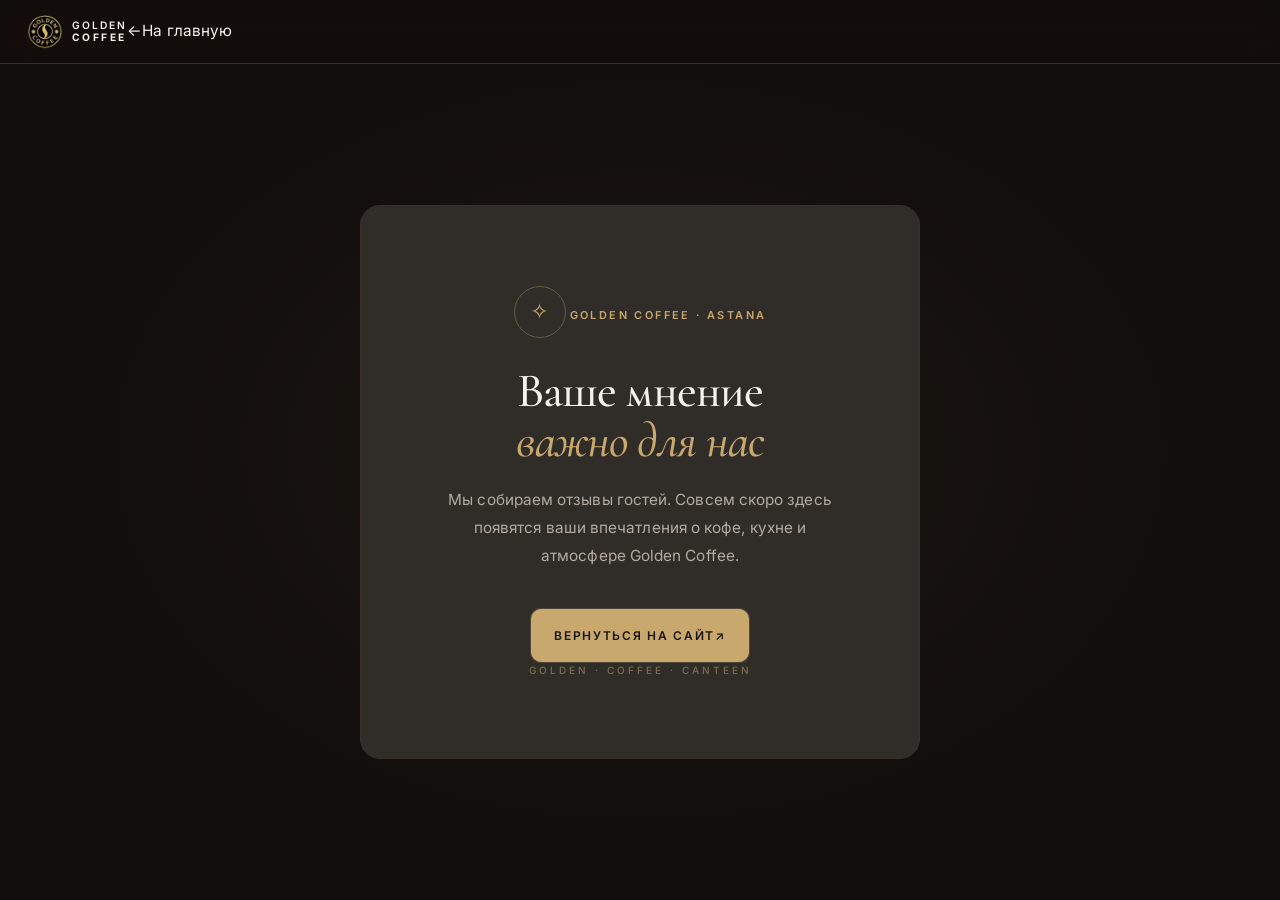
==== reviews.html @ 0ac065b7 "Add files via upload" ====
<!doctype html>
<html lang="ru">
<head>
  <meta charset="UTF-8">
  <meta name="viewport" content="width=device-width, initial-scale=1">
  <meta name="theme-color" content="#120e0c">
  <title>Отзывы — Golden Coffee</title>
  <meta name="description" content="Отзывы гостей Golden Coffee — кофейни и кухни в Астане.">
  <link rel="icon" href="assets/favicon.webp" type="image/webp">
  <link rel="preconnect" href="https://fonts.googleapis.com">
  <link rel="preconnect" href="https://fonts.gstatic.com" crossorigin>
  <link rel="preload" as="style" href="https://fonts.googleapis.com/css2?family=Cormorant+Garamond:ital,wght@0,400;0,500;1,400;1,500&family=Inter:wght@400;500;600&display=swap">
  <link rel="stylesheet" href="https://fonts.googleapis.com/css2?family=Cormorant+Garamond:ital,wght@0,400;0,500;1,400;1,500&family=Inter:wght@400;500;600&display=swap" media="print" onload="this.media='all'">
  <link rel="stylesheet" href="styles.css?v=2026">
</head>
<body class="reviews-page">
  <header class="site-header" role="banner">
    <a class="brand" href="index.html" aria-label="Golden Coffee — главная">
      <img class="brand-icon" src="assets/icon.webp" alt="" width="40" height="40" decoding="async">
      <span>GOLDEN<br><b>COFFEE</b></span>
    </a>
    <a class="reviews-back" href="index.html"><span aria-hidden="true">←</span><span>На главную</span></a>
  </header>

  <main class="reviews-main">
    <div class="reviews-card">
      <span class="reviews-star" aria-hidden="true">✧</span>
      <p class="eyebrow">GOLDEN COFFEE · ASTANA</p>
      <h1>Ваше мнение<br><em>важно для нас</em></h1>
      <p>Мы собираем отзывы гостей. Совсем скоро здесь появятся ваши впечатления о кофе, кухне и атмосфере Golden Coffee.</p>
      <a class="button button-gold" href="index.html"><span>Вернуться на сайт</span><span class="arrow" aria-hidden="true">↗</span></a>
      <div class="reviews-decoration" aria-hidden="true">GOLDEN · COFFEE · CANTEEN</div>
    </div>
  </main>
</body>
</html>
---- styles.css ----
/* ==========================================================================
   Golden Coffee — Астана
   Quiet Luxury | Mobile-First | iPhone 15/16 Optimised
   ========================================================================== */

/* ── Design Tokens ────────────────────────────────────────────────────── */
:root {
  /* Palette */
  --bg-deep: #120e0c;
  --bg-base: #181311;
  --surface: #302d29;
  --surface-soft: #302d29;
  --border: #3a2e28;
  --border-soft: #4a3c32;
  --gold: #c9a86e;
  --gold-light: #d8be8a;
  --gold-deep: #a88a56;
  --gold-dim: rgba(201, 168, 110, 0.35);
  --cream: #f5f2eb;
  --cream-soft: #efeae0;
  --sand: #b3aaa0;
  --sand-muted: #8a8278;
  --ink: #1a1613;

  /* Typography */
  --serif: 'Cormorant Garamond', Georgia, 'Times New Roman', serif;
  --sans: 'Inter', 'Golos Text', 'Segoe UI', system-ui, -apple-system, sans-serif;

  /* Fluid spacing (clamp) */
  --space-3: clamp(8px, 1.5vw, 12px);
  --space-4: clamp(12px, 2vw, 16px);
  --space-5: clamp(16px, 2.5vw, 20px);
  --space-6: clamp(20px, 3vw, 28px);
  --space-8: clamp(24px, 4vw, 40px);
  --space-10: clamp(32px, 5vw, 56px);
  --space-12: clamp(48px, 7vw, 80px);
  --space-16: clamp(64px, 10vw, 120px);

  /* Radius */
  --radius-sm: 10px;
  --radius-md: 14px;
  --radius-lg: 20px;

  /* Shadows — flat / minimal */
  --shadow-sm: 0 1px 3px rgba(0, 0, 0, 0.4);
  --shadow-md: 0 6px 20px rgba(0, 0, 0, 0.45);
  --shadow-lg: 0 16px 48px rgba(0, 0, 0, 0.5);

  /* Motion */
  --ease: cubic-bezier(0.22, 1, 0.36, 1);
  --fast: 200ms;
  --base: 350ms;
  --slow: 600ms;

  /* Layout */
  --header-h: 64px;
  --container-max: 1280px;
  --safe-top: env(safe-area-inset-top, 0);
  --safe-bottom: env(safe-area-inset-bottom, 0);
}

/* ── Reset ────────────────────────────────────────────────────────────── */
*, *::before, *::after { box-sizing: border-box; -webkit-tap-highlight-color: transparent; }

html {
  scroll-behavior: smooth;
  scroll-padding-top: calc(var(--header-h) + var(--safe-top));
  background: var(--bg-deep);
  text-size-adjust: 100%;
}

@media (prefers-reduced-motion: reduce) {
  html { scroll-behavior: auto; }
}

body {
  display: flex;
  flex-direction: column;
  min-height: 100vh;
  min-height: 100dvh;
  margin: 0;
  background: var(--bg-deep);
  color: var(--cream);
  font-family: var(--sans);
  font-size: clamp(15px, 1.2vw, 16px);
  line-height: 1.6;
  letter-spacing: 0.005em;
  -webkit-font-smoothing: antialiased;
}

main { flex: 1 0 auto; }

img { max-width: 100%; height: auto; display: block; }

a { color: inherit; text-decoration: none; }

button { font: inherit; color: inherit; background: none; border: none; cursor: pointer; }

h1, h2, h3 { margin: 0; font-family: var(--serif); font-weight: 500; line-height: 1.05; text-wrap: balance; }
p { margin: 0; }

:focus-visible { outline: 2px solid var(--gold); outline-offset: 3px; }
::selection { background: var(--gold); color: var(--ink); }

/* ── Utilities ────────────────────────────────────────────────────────── */
.section-wrap {
  width: 100%;
  max-width: var(--container-max);
  margin: 0 auto;
  padding: 0 var(--space-6);
}

.eyebrow {
  display: inline-flex;
  align-items: center;
  gap: 8px;
  font-size: clamp(10px, 0.85vw, 11px);
  font-weight: 600;
  letter-spacing: 0.22em;
  text-transform: uppercase;
  color: var(--gold);
}

.section-heading {
  display: flex;
  align-items: flex-end;
  justify-content: space-between;
  gap: var(--space-6);
  margin-bottom: var(--space-12);
}

.section-heading > div { position: relative; padding-left: var(--space-5); }

.section-heading > div::before {
  content: "";
  position: absolute;
  top: 0.25em;
  bottom: 0.2em;
  left: 0;
  width: 2px;
  background: linear-gradient(180deg, var(--gold), transparent 70%);
}

.section-heading h2 {
  font-size: clamp(34px, 5.5vw, 52px);
  letter-spacing: -0.02em;
  color: var(--cream);
}

/* ── Header ───────────────────────────────────────────────────────────── */
.site-header {
  position: fixed;
  top: var(--safe-top);
  left: 0;
  right: 0;
  z-index: 200;
  height: var(--header-h);
  display: flex;
  align-items: center;
  padding: 0 var(--space-6);
  background: linear-gradient(180deg, rgba(18, 14, 12, 0.7), rgba(18, 14, 12, 0.4));
  border-bottom: 1px solid var(--border);
  backdrop-filter: saturate(180%) blur(14px);
}

.header-inner {
  width: 100%;
  display: flex;
  align-items: center;
  justify-content: space-between;
  gap: var(--space-4);
}

.brand {
  display: inline-flex;
  align-items: center;
  gap: 10px;
  font-family: var(--sans);
  font-size: clamp(10px, 0.8vw, 11px);
  font-weight: 600;
  letter-spacing: 0.2em;
  line-height: 1.15;
  color: var(--cream);
  text-decoration: none;
}

.brand b { font-weight: 700; letter-spacing: 0.24em; }

.brand-icon {
  display: block;
  flex: 0 0 34px;
  width: 34px;
  height: 34px;
  object-fit: contain;
}

.header-actions { display: flex; align-items: center; gap: 12px; }

.header-order {
  padding: 10px 18px;
  font-size: 10px;
  font-weight: 600;
  letter-spacing: 0.14em;
  text-transform: uppercase;
  color: var(--ink);
  background: var(--gold);
  border-radius: var(--radius-sm);
  white-space: nowrap;
  transition: transform 0.2s ease, opacity 0.2s ease;
}

.header-order:active { transform: scale(0.97); opacity: 0.9; }

.menu-toggle {
  width: 40px;
  height: 40px;
  display: grid;
  place-items: center;
  border-radius: 8px;
  font-size: 20px;
  color: var(--cream);
  background: transparent;
  transition: color 0.2s ease;
}

.menu-toggle:hover { color: var(--gold); }

/* ── Mobile Nav Drawer ───────────────────────────────────────────────── */
.main-nav {
  position: fixed;
  inset: 0;
  z-index: 300;
  display: flex;
  flex-direction: column;
  background: var(--bg-base);
  border-left: 1px solid var(--border);
  box-shadow: var(--shadow-lg);
  visibility: hidden;
  pointer-events: none;
  opacity: 0;
  transform: translateX(-105%);
  transition: transform 0.55s var(--ease), opacity 0.35s ease, visibility 0s linear 0.55s;
  padding: calc(var(--safe-top) + 16px) var(--space-6) var(--space-8);
  overflow-y: auto;
  width: 100%;
  max-width: 320px;
  right: 0;
}

.main-nav.open {
  visibility: visible;
  pointer-events: auto;
  opacity: 1;
  transform: translateX(0);
  transition: transform 0.55s var(--ease), opacity 0.35s ease, visibility 0s;
}

.main-nav.open .nav-inner > a,
.main-nav.open .nav-inner > .language-switch {
  animation: drawer-item-in 0.48s var(--ease) both;
}

.main-nav.open .nav-inner > a:nth-of-type(2) { animation-delay: 60ms; }
.main-nav.open .nav-inner > a:nth-of-type(3) { animation-delay: 110ms; }
.main-nav.open .nav-inner > a:nth-of-type(4) { animation-delay: 160ms; }
.main-nav.open .nav-inner > a.header-order { animation-delay: 220ms; }
.main-nav.open .nav-inner > a.instagram-link { animation-delay: 370ms; }
.main-nav.open .nav-inner > .language-switch { animation-delay: 320ms; }

@keyframes drawer-item-in {
  from { opacity: 0; transform: translateX(-14px); }
  to { opacity: 1; transform: translateX(0); }
}

.nav-inner { display: flex; flex-direction: column; gap: 0; width: 100%; }

.nav-close {
  align-self: flex-end;
  width: 36px;
  height: 36px;
  display: grid;
  place-items: center;
  border-radius: 8px;
  font-size: 20px;
  color: var(--sand);
  margin-bottom: var(--space-6);
  transition: background 0.2s ease, color 0.2s ease;
}

.nav-close:hover { background: var(--surface); color: var(--cream); }

.main-nav a {
  display: flex;
  align-items: center;
  gap: 12px;
  padding: 16px 0;
  font-family: var(--sans);
  font-size: 17px;
  font-weight: 500;
  letter-spacing: -0.01em;
  color: var(--cream-soft);
  border-bottom: 1px solid var(--border);
  transition: color 0.2s ease, padding-left 0.2s ease;
}

.main-nav a:last-child { border-bottom: none; }

.main-nav a:hover { color: var(--gold); padding-left: 6px; }

/* Drawer section labels: refined serif with Cyrillic/Kazakh-capable fallbacks. */
.main-nav a:not(.header-order) {
  font-family: var(--serif), Georgia, serif;
  font-size: 22px;
  font-weight: 500;
  line-height: 1.15;
  letter-spacing: 0;
}

/* Кнопка Заказать внутри бургера — по центру, во всю ширину */
.main-nav .header-order {
  width: 100%;
  display: flex;
  align-items: center;
  justify-content: center;
  padding: 14px 20px;
  font-family: var(--sans);
  font-size: 14px;
  font-weight: 600;
  letter-spacing: 0.14em;
  text-transform: uppercase;
  color: var(--ink);
  background: var(--gold);
  border: none;
  border-radius: var(--radius-sm);
  margin-top: var(--space-4);
  transition: transform 0.2s ease, opacity 0.2s ease;
}

.main-nav .header-order:active { transform: scale(0.97); opacity: 0.9; }

.main-nav .instagram-link {
  display: flex;
  align-items: center;
  justify-content: center;
  width: 48px;
  height: 48px;
  align-self: flex-start;
  margin: 4px 0 0;
  padding: 4px;
  border: 1px solid transparent;
  border-radius: 12px;
  background: transparent;
  transition: border-color 0.25s ease, background 0.25s ease, transform 0.25s ease;
}

.main-nav .instagram-link img {
  flex: 0 0 38px;
  width: 38px;
  height: 38px;
  object-fit: contain;
  filter: brightness(0) saturate(100%) invert(71%) sepia(24%) saturate(733%) hue-rotate(4deg) brightness(89%) contrast(85%);
}

.main-nav .instagram-link:hover {
  padding-left: 4px;
  border-color: var(--gold-dim);
  background: rgba(201, 168, 110, 0.12);
  transform: translateY(-2px);
}

.nav-icon {
  width: 20px;
  height: 20px;
  display: grid;
  place-items: center;
  color: var(--gold);
  font-size: 16px;
}

.nav-divider { height: 1px; background: var(--border); margin: var(--space-5) 0; }

.main-nav .language-switch {
  display: flex;
  gap: 6px;
  justify-content: center;
  padding: var(--space-4) 0;
  border-top: 1px solid var(--border);
}

.main-nav .language-switch button {
  padding: 8px 14px;
  font-size: 11px;
  font-weight: 500;
  letter-spacing: 0.1em;
  color: var(--sand);
  border: 1px solid var(--border);
  border-radius: var(--radius-sm);
  background: transparent;
  transition: all 0.2s ease;
}

.main-nav .language-switch button:hover { color: var(--gold); border-color: var(--gold-dim); }
.main-nav .language-switch button.active { color: var(--gold); border-color: var(--gold); background: rgba(201,168,110,0.06); }

/* ── Hero ─────────────────────────────────────────────────────────────── */
.hero {
  position: relative;
  z-index: 1;
  min-height: 100vh;
  min-height: 100dvh;
  display: flex;
  align-items: center;
  justify-content: center;
  padding: calc(var(--safe-top) + var(--header-h) + var(--space-10)) var(--space-6) var(--space-10);
  background: var(--bg-base);
  color: var(--cream);
  overflow: hidden;
  isolation: isolate;
  text-align: center;
}

.hero-media {
  position: absolute;
  inset: 0;
  z-index: 0;
}

.hero-bg {
  width: 100%;
  height: 100%;
  object-fit: cover;
  object-position: center;
  filter: grayscale(0.35) contrast(0.95) brightness(0.7);
  transition: transform 1.2s ease;
}

.hero-overlay {
  position: absolute;
  inset: 0;
  z-index: 1;
  background:
    radial-gradient(circle at 40% 30%, rgba(201, 168, 110, 0.10), transparent 55%),
    linear-gradient(180deg, rgba(18, 14, 12, 0.75), rgba(18, 14, 12, 0.35) 55%, rgba(18, 14, 12, 0.9));
}

.hero-content {
  position: relative;
  z-index: 2;
  max-width: 700px;
  padding: 0 var(--space-4);
}

.hero .eyebrow {
  justify-content: center;
  margin-bottom: var(--space-5);
  opacity: 0.85;
}

.hero h1 {
  font-size: clamp(40px, 10vw, 72px);
  letter-spacing: -0.03em;
  color: var(--cream);
  margin-bottom: var(--space-5);
}

.hero h1 em {
  color: var(--gold-light);
  font-style: italic;
  font-weight: 500;
}

.hero-copy {
  max-width: 520px;
  margin: 0 auto var(--space-10);
  color: var(--cream-soft);
  font-size: clamp(15px, 1.4vw, 18px);
  line-height: 1.85;
  opacity: 0.9;
}

.hero-buttons {
  display: flex;
  flex-direction: column;
  gap: 12px;
  align-items: stretch;
}

/* ── Buttons ──────────────────────────────────────────────────────────── */
.button {
  display: inline-flex;
  align-items: center;
  justify-content: center;
  padding: 16px 22px;
  font-family: var(--sans);
  font-size: 12px;
  font-weight: 600;
  letter-spacing: 0.14em;
  text-transform: uppercase;
  border-radius: var(--radius-sm);
  min-height: 48px;
  touch-action: manipulation;
  transition: transform 0.2s ease, background 0.2s ease, border-color 0.2s ease, color 0.2s ease;
}

.button:active { transform: scale(0.98); }

.button-gold {
  background: var(--gold);
  color: var(--ink);
  border: 1px solid var(--gold);
  box-shadow: 0 0 0 1px rgba(201,168,110,0.2);
}

.button-gold:hover { background: var(--gold-light); box-shadow: var(--shadow-md); }

.button-outline {
  background: transparent;
  color: var(--cream);
  border: 1px solid var(--border-soft);
}

.button-outline:hover { border-color: var(--gold); color: var(--gold-light); background: rgba(201,168,110,0.06); }

/* ── Menu Section ─────────────────────────────────────────────────────── */
.menu-section {
  padding: var(--space-16) var(--space-5);
  background: var(--bg-deep);
}

.section-heading { margin-bottom: var(--space-10); }

.menu-tabs {
  display: flex;
  gap: var(--space-5);
  margin-bottom: var(--space-10);
  overflow-x: auto;
  padding-bottom: var(--space-4);
  scrollbar-width: none;
}

.menu-tabs::-webkit-scrollbar { display: none; }

.menu-tab {
  flex: 0 0 auto;
  padding: 0 0 var(--space-3);
  font-size: clamp(13px, 1.1vw, 14px);
  font-weight: 500;
  letter-spacing: 0.02em;
  color: var(--sand-muted);
  border-bottom: 2px solid transparent;
  white-space: nowrap;
  transition: color 0.2s ease, border-color 0.2s ease;
}

.menu-tab:hover { color: var(--cream); }
.menu-tab.active { color: var(--gold); border-color: var(--gold); }

.menu-grid {
  display: grid;
  grid-template-columns: 1fr;
  gap: var(--space-6);
}

.menu-card {
  display: grid;
  grid-template-columns: 130px 1fr;
  gap: 0;
  align-items: stretch;
  background: var(--surface);
  border: 1px solid var(--border);
  border-radius: var(--radius-md);
  overflow: hidden;
  transition: transform 0.4s var(--ease), border-color 0.3s ease, box-shadow 0.3s ease;
}

.menu-card-placeholder {
  min-height: 132px;
  background: var(--surface);
  border-color: var(--border);
}

.menu-product {
  display: flex;
  flex-direction: column;
}

.menu-product .menu-image {
  flex: 0 0 auto;
  width: 100%;
  aspect-ratio: 4 / 3;
  border-right: 0;
  border-bottom: 1px solid var(--border);
}

.menu-product-content {
  display: flex;
  flex: 1;
  flex-direction: column;
  gap: 10px;
  padding: var(--space-5) var(--space-6);
}

.menu-product-content h3 {
  color: var(--cream);
  font-family: var(--serif);
  font-size: clamp(21px, 2vw, 25px);
  line-height: 1.15;
}

.menu-product-content p {
  color: var(--sand);
  font-size: clamp(13px, 1vw, 14px);
  line-height: 1.65;
}

.menu-card:hover {
  transform: translateY(-4px);
  border-color: var(--gold-dim);
  box-shadow: var(--shadow-lg);
}

.menu-image {
  position: relative;
  aspect-ratio: 1;
  overflow: hidden;
  background: var(--bg-base);
  border-right: 1px solid var(--border);
}

.menu-image img {
  width: 100%;
  height: 100%;
  object-fit: cover;
  object-position: center;
  transition: transform 0.6s var(--ease);
}

.menu-card:hover .menu-image img { transform: scale(1.05); }

.menu-image::after {
  content: "";
  position: absolute;
  inset: 0;
  background: linear-gradient(180deg, transparent 55%, rgba(18, 14, 12, 0.55));
}

.image-label {
  position: absolute;
  bottom: var(--space-4);
  left: var(--space-4);
  right: var(--space-4);
  display: inline-flex;
  align-items: center;
  justify-content: center;
  gap: 6px;
  padding: 6px 10px;
  font-size: 9px;
  font-weight: 600;
  letter-spacing: 0.16em;
  text-transform: uppercase;
  color: var(--gold);
  background: rgba(18, 14, 12, 0.8);
  border: 1px solid var(--gold-dim);
  border-radius: var(--radius-sm);
  backdrop-filter: blur(6px);
}

.image-label::before { content: "✧"; font-size: 11px; }

.menu-card-bottom {
  padding: var(--space-5) var(--space-6);
  display: flex;
  flex-direction: column;
  gap: 6px;
  justify-content: center;
}

.menu-card-bottom span:first-child {
  font-family: var(--serif);
  font-size: clamp(19px, 1.8vw, 22px);
  color: var(--cream);
}

.price {
  font-family: var(--sans);
  font-size: 13px;
  font-weight: 600;
  letter-spacing: 0.06em;
  color: var(--gold);
  white-space: nowrap;
  margin-left: auto;
}

/* ── Locations ────────────────────────────────────────────────────────── */
.locations-section {
  padding: var(--space-16) 0;
  background: var(--bg-base);
}

.location-grid {
  display: grid;
  grid-template-columns: 1fr;
  gap: var(--space-6);
}

.location-card {
  position: relative;
  min-height: 380px;
  border-radius: var(--radius-lg);
  overflow: hidden;
  border: 1px solid var(--border);
  transition: transform 0.5s var(--ease), border-color 0.3s ease, box-shadow 0.3s ease;
}

.location-card:hover {
  transform: translateY(-4px);
  border-color: var(--gold-dim);
  box-shadow: var(--shadow-lg);
}

.location-photo {
  position: absolute;
  inset: 0;
  width: 100%;
  height: 100%;
  object-fit: cover;
  object-position: center 55%;
  filter: brightness(0.65) saturate(0.85);
  transition: transform 0.8s var(--ease);
}

.location-card:hover .location-photo { transform: scale(1.04); }

.location-card::before {
  content: "";
  position: absolute;
  inset: 0;
  background: linear-gradient(180deg, transparent 45%, rgba(18, 14, 12, 0.85));
  z-index: 1;
}

.location-info {
  position: relative;
  z-index: 2;
  width: 100%;
  padding: var(--space-6);
  display: flex;
  flex-direction: column;
  justify-content: flex-end;
  min-height: 100%;
}

.location-no {
  font-size: 10px;
  font-weight: 600;
  letter-spacing: 0.2em;
  color: var(--gold);
  margin-bottom: var(--space-3);
}

.location-info h3 {
  font-size: clamp(26px, 3.5vw, 34px);
  letter-spacing: -0.01em;
  color: var(--cream);
  margin-bottom: var(--space-3);
}

.location-info address {
  font-style: normal;
  color: var(--sand);
  font-size: clamp(13px, 1vw, 14px);
  line-height: 1.6;
  margin-bottom: var(--space-5);
}

.location-hours {
  display: grid;
  grid-template-columns: max-content max-content;
  justify-content: start;
  gap: 8px 14px;
  padding-top: var(--space-4);
  border-top: 1px solid var(--border);
  font-size: 12px;
  color: var(--cream-soft);
}

.location-hours strong {
  grid-column: 1 / -1;
  color: var(--gold);
  font-size: 10px;
  font-weight: 500;
  letter-spacing: 0.1em;
  text-transform: uppercase;
}

/* ── Contact Section ──────────────────────────────────────────────────── */
.contact-section {
  position: relative;
  padding: var(--space-16) var(--space-6);
  text-align: center;
  background: var(--bg-deep);
  overflow: hidden;
}

.contact-section::before {
  content: "";
  position: absolute;
  top: 50%;
  left: 50%;
  transform: translate(-50%, -50%);
  width: 70vw;
  max-width: 480px;
  aspect-ratio: 1;
  border: 1px solid var(--gold-dim);
  border-radius: 50%;
  opacity: 0.25;
  pointer-events: none;
}

.contact-section .eyebrow { justify-content: center; margin-bottom: var(--space-4); }

.contact-section h2 { margin-bottom: var(--space-6); }

.contact-phone {
  display: inline-block;
  font-family: var(--serif);
  font-size: clamp(28px, 4.5vw, 40px);
  font-weight: 500;
  letter-spacing: 0.01em;
  color: var(--cream);
  margin-bottom: var(--space-10);
  transition: color 0.3s ease;
}

.contact-phone:hover { color: var(--gold); }

.contact-links {
  display: flex;
  flex-direction: column;
  gap: 12px;
  align-items: center;
}

.contact-links a {
  display: inline-flex;
  align-items: center;
  gap: 14px;
  padding: 14px 22px;
  font-size: clamp(13px, 1.1vw, 14px);
  font-weight: 500;
  letter-spacing: 0.03em;
  color: var(--cream);
  background: var(--surface);
  border: 1px solid var(--border);
  border-radius: var(--radius-md);
  width: 100%;
  max-width: 340px;
  justify-content: space-between;
  transition: background 0.3s ease, border-color 0.3s ease, color 0.3s ease;
}

.contact-links a:hover {
  background: var(--surface-soft);
  border-color: var(--gold);
  color: var(--gold-light);
}

.contact-arrow { font-size: 14px; color: var(--gold); transition: transform 0.2s ease; }
.contact-links a:hover .contact-arrow { transform: translate(3px, -3px); }

/* ── Footer ───────────────────────────────────────────────────────────── */
.site-footer {
  padding: var(--space-10) var(--space-6) calc(var(--space-6) + var(--safe-bottom));
  background: var(--bg-deep);
  border-top: 1px solid var(--border);
  font-size: clamp(10px, 0.85vw, 11px);
  letter-spacing: 0.1em;
  color: var(--sand-muted);
}

.footer-inner {
  display: flex;
  flex-direction: column;
  align-items: center;
  gap: var(--space-4);
  text-align: center;
}

.footer-brand {
  color: var(--cream);
  text-decoration: none;
}

.site-footer > span:nth-child(2),
.site-footer > span:last-child { color: var(--sand-muted); }

/* ── Modals ───────────────────────────────────────────────────────────── */
.map-modal {
  position: fixed;
  inset: 0;
  z-index: 400;
  display: grid;
  place-items: center;
  padding: var(--space-4);
  visibility: hidden;
  opacity: 0;
  transition: opacity 0.45s var(--ease), visibility 0s linear 0.45s;
}

.map-modal.is-open {
  visibility: visible;
  opacity: 1;
  transition: opacity 0.45s var(--ease);
}

.map-backdrop {
  position: absolute;
  inset: 0;
  background: rgba(18, 14, 12, 0.8);
  backdrop-filter: blur(6px);
}

.map-card {
  position: relative;
  z-index: 1;
  width: 100%;
  max-width: 420px;
  max-height: calc(100dvh - 2 * var(--space-4));
  padding: var(--space-8) var(--space-6) var(--space-8);
  overflow-y: auto;
  background: var(--surface);
  border: 1px solid var(--border);
  border-radius: var(--radius-lg);
  box-shadow: var(--shadow-lg);
  transform: translateY(24px) scale(0.97);
  transition: transform 0.5s var(--ease);
  text-align: center;
}

.map-modal.is-open .map-card { transform: translateY(0) scale(1); }

.map-close {
  position: absolute;
  top: var(--space-5);
  right: var(--space-5);
  width: 36px;
  height: 36px;
  display: grid;
  place-items: center;
  border-radius: 8px;
  font-size: 22px;
  color: var(--sand);
  background: var(--bg-base);
  border: 1px solid var(--border);
  transition: all 0.2s ease;
}

.map-close:hover { background: var(--gold); color: var(--ink); transform: rotate(90deg); }

.map-card .eyebrow { justify-content: center; margin-bottom: var(--space-3); }

.map-card h2 {
  font-family: var(--serif);
  font-size: clamp(30px, 4vw, 40px);
  margin-bottom: var(--space-4);
}

.map-copy {
  color: var(--sand);
  font-size: clamp(13px, 1vw, 14px);
  line-height: 1.7;
  margin-bottom: var(--space-8);
  text-align: center;
}

.map-branches { display: grid; gap: 10px; }

.map-link {
  display: flex;
  align-items: center;
  gap: 12px;
  padding: 14px 16px;
  color: var(--cream);
  background: var(--bg-base);
  border: 1px solid var(--border);
  border-radius: var(--radius-md);
  transition: background 0.3s ease, border-color 0.3s ease, transform 0.3s ease;
}

.map-link:hover {
  background: var(--surface-soft);
  border-color: var(--gold);
  transform: translateX(4px);
}

.map-icon {
  flex: 0 0 40px;
  width: 40px;
  height: 40px;
  display: grid;
  place-items: center;
  background: var(--surface);
  border: 1px solid var(--border);
  border-radius: var(--radius-sm);
  color: var(--gold-deep);
  transition: transform 0.3s ease;
}

.map-link:hover .map-icon { transform: scale(1.05) rotate(-3deg); }

.map-label { display: flex; flex-direction: column; gap: 4px; flex: 1; text-align: center; }

.map-label small { display: block; color: var(--sand); font-size: clamp(13px, 1vw, 14px); }

.map-arrow {
  font-size: 14px;
  color: var(--gold);
  transition: transform 0.2s ease;
}

.map-link:hover .map-arrow { transform: translate(3px, -3px); }

.map-foot {
  display: block;
  margin-top: var(--space-6);
  text-align: center;
  font-size: 10px;
  letter-spacing: 0.25em;
  color: var(--sand-muted);
}

/* ── Reviews Page ─────────────────────────────────────────────────────── */
.reviews-page { background: var(--bg-deep); }

.reviews-page .site-header { position: absolute; }

.reviews-main {
  display: grid;
  place-items: center;
  min-height: 100vh;
  min-height: 100dvh;
  padding: calc(var(--safe-top) + var(--header-h) + var(--space-10)) var(--space-6) var(--space-10);
  background:
    radial-gradient(ellipse at center, rgba(201, 168, 110, 0.06), transparent 60%),
    var(--bg-deep);
}

.reviews-card {
  width: 100%;
  max-width: 560px;
  padding: var(--space-12) var(--space-8);
  text-align: center;
  background: var(--surface);
  border: 1px solid var(--border);
  border-radius: var(--radius-lg);
}

.reviews-star {
  display: inline-grid;
  place-items: center;
  width: 52px;
  height: 52px;
  margin-bottom: var(--space-6);
  font-size: 22px;
  color: var(--gold);
  border: 1px solid var(--gold-dim);
  border-radius: 50%;
}

.reviews-card h1 {
  font-size: clamp(34px, 5.5vw, 48px);
  letter-spacing: -0.02em;
  margin-bottom: var(--space-5);
}

.reviews-card h1 em { color: var(--gold); font-style: italic; }

.reviews-card > p:not(.eyebrow) {
  max-width: 420px;
  margin: 0 auto var(--space-8);
  color: var(--sand);
  line-height: 1.8;
}

.reviews-decoration {
  font-size: 10px;
  font-weight: 500;
  letter-spacing: 0.3em;
  color: var(--gold);
  opacity: 0.5;
}

/* ── Animations ───────────────────────────────────────────────────────── */
.reveal {
  opacity: 0;
  transform: translateY(22px);
  transition: opacity 0.7s var(--ease), transform 0.7s var(--ease);
}

.reveal.is-visible { opacity: 1; transform: translateY(0); }

/* ── Mobile-First Responsive ──────────────────────────────────────────── */
@media (min-width: 769px) {
  .main-nav {
    position: static;
    width: auto;
    height: auto;
    visibility: visible;
    pointer-events: auto;
    opacity: 1;
    transform: none;
    transition: none;
    box-shadow: none;
    border: none;
    flex-direction: row;
    padding: 0;
    overflow: visible;
    background: transparent;
    border-left: none;
    gap: var(--space-6);
    align-items: center;
  }

  .nav-inner { flex-direction: row; padding: 0; gap: var(--space-6); }

  .main-nav.open .nav-inner > a,
  .main-nav.open .nav-inner > .language-switch { animation: none; }

  .nav-close, .nav-divider, .menu-toggle { display: none; }
  .main-nav .instagram-link { display: none; }

  .main-nav a {
    padding: 8px 0;
    border-bottom: none;
    color: var(--cream-soft);
  }

  .main-nav a:not(.header-order) {
    font-family: var(--sans);
    font-size: 13px;
    line-height: normal;
    letter-spacing: 0.05em;
  }

  .main-nav a:hover { color: var(--gold); padding-left: 0; }

  .main-nav .language-switch {
    padding: 0;
    border: none;
    gap: 10px;
  }

  .main-nav .language-switch button {
    padding: 6px 10px;
    font-size: 11px;
    background: transparent;
    border: 1px solid transparent;
  }

  .main-nav .language-switch button.active { background: var(--gold); color: var(--ink); }

  /* Desktop Hero */
  .hero {
    justify-content: center;
    text-align: left;
    padding: calc(var(--safe-top) + var(--header-h) + var(--space-12)) var(--space-8) var(--space-12);
  }

  .hero-content {
    max-width: 640px;
    margin: 0;
    padding: 0;
    text-align: left;
  }

  .hero .eyebrow { justify-content: flex-start; }

  .hero-buttons {
    flex-direction: row;
    align-items: flex-start;
  }

  /* Desktop Menu Grid */
  .menu-grid { grid-template-columns: repeat(3, 1fr); }

  .menu-card {
    grid-template-columns: 1fr;
    grid-template-rows: 260px 1fr;
  }

  .menu-product {
    display: flex;
    grid-template-columns: none;
    grid-template-rows: none;
  }

  .menu-product .menu-image {
    flex: 0 0 auto;
    aspect-ratio: 4 / 3;
    border-bottom: 1px solid var(--border);
  }

  .menu-card-placeholder {
    min-height: 0;
    aspect-ratio: 1.3;
    grid-template-rows: 1fr;
  }

  .menu-image {
    aspect-ratio: auto;
    border-right: none;
    border-bottom: 1px solid var(--border);
  }

  .menu-card-bottom {
    flex-direction: row;
    align-items: baseline;
    justify-content: space-between;
    padding: var(--space-5) var(--space-6);
  }

  .menu-card-bottom span:first-child { margin-left: 0; }
  .price { margin-left: 0; }

  /* Desktop Locations */
  .location-grid { grid-template-columns: repeat(2, 1fr); }

  /* Desktop Contact */
  .contact-section { text-align: left; padding: var(--space-16) var(--space-8); }

  .contact-section::before {
    top: 10%;
    left: 10%;
    transform: none;
    width: 300px;
    max-width: none;
  }

  .contact-section .eyebrow { justify-content: flex-start; }

  .contact-links {
    flex-direction: row;
    flex-wrap: wrap;
    gap: 14px;
    align-items: flex-start;
  }

  .contact-links a { max-width: none; width: auto; justify-content: center; }

  /* Desktop Footer */
  .footer-inner {
    flex-direction: row;
    justify-content: space-between;
    align-items: center;
    text-align: left;
  }

  .reviews-main { padding: calc(var(--safe-top) + var(--header-h) + var(--space-12)) var(--space-8) var(--space-12); }
  .reviews-card { border-radius: var(--radius-lg); }
}

@media (max-width: 480px) {
  :root { --space-6: 16px; --space-8: 20px; }

  .site-header { padding: 0 16px; }
  .brand-icon { flex-basis: 30px; width: 30px; height: 30px; }
  .brand { gap: 8px; font-size: 9px; }

  .hero h1 { font-size: clamp(34px, 11vw, 48px); }
  .hero-copy { font-size: 14px; }

  .menu-card {
    grid-template-columns: 110px 1fr;
  }

  .menu-image { width: 110px; min-height: 110px; }
  .menu-card-bottom { padding: var(--space-4) var(--space-5); }

  .location-card { min-height: 320px; }
  .location-info { padding: var(--space-5); }

  .contact-links a { width: 100%; max-width: none; }

  .map-card { padding: var(--space-6) var(--space-5); border-radius: var(--radius-md); }
  .map-link { padding: 12px 14px; }
  .map-icon { width: 36px; height: 36px; }

  .reviews-card { padding: var(--space-8) var(--space-5); }
}

/* ── Reduced Motion ───────────────────────────────────────────────────── */
@media (prefers-reduced-motion: reduce) {
  *, *::before, *::after {
    animation-duration: 0.01ms !important;
    animation-iteration-count: 1 !important;
    transition-duration: 0.01ms !important;
    scroll-behavior: auto !important;
  }
  .reveal { opacity: 1; transform: none; }
  .hero-bg { transition: none; }
}

/* ── High Contrast ────────────────────────────────────────────────────── */
@media (prefers-contrast: high) {
  :root { --border: #7a6a5a; --border-soft: #9a8a7a; --gold: #e8d4a8; }
  .menu-card, .location-card, .map-card { border-width: 2px; }
  .button-gold, .button-outline { border-width: 2px; }
}
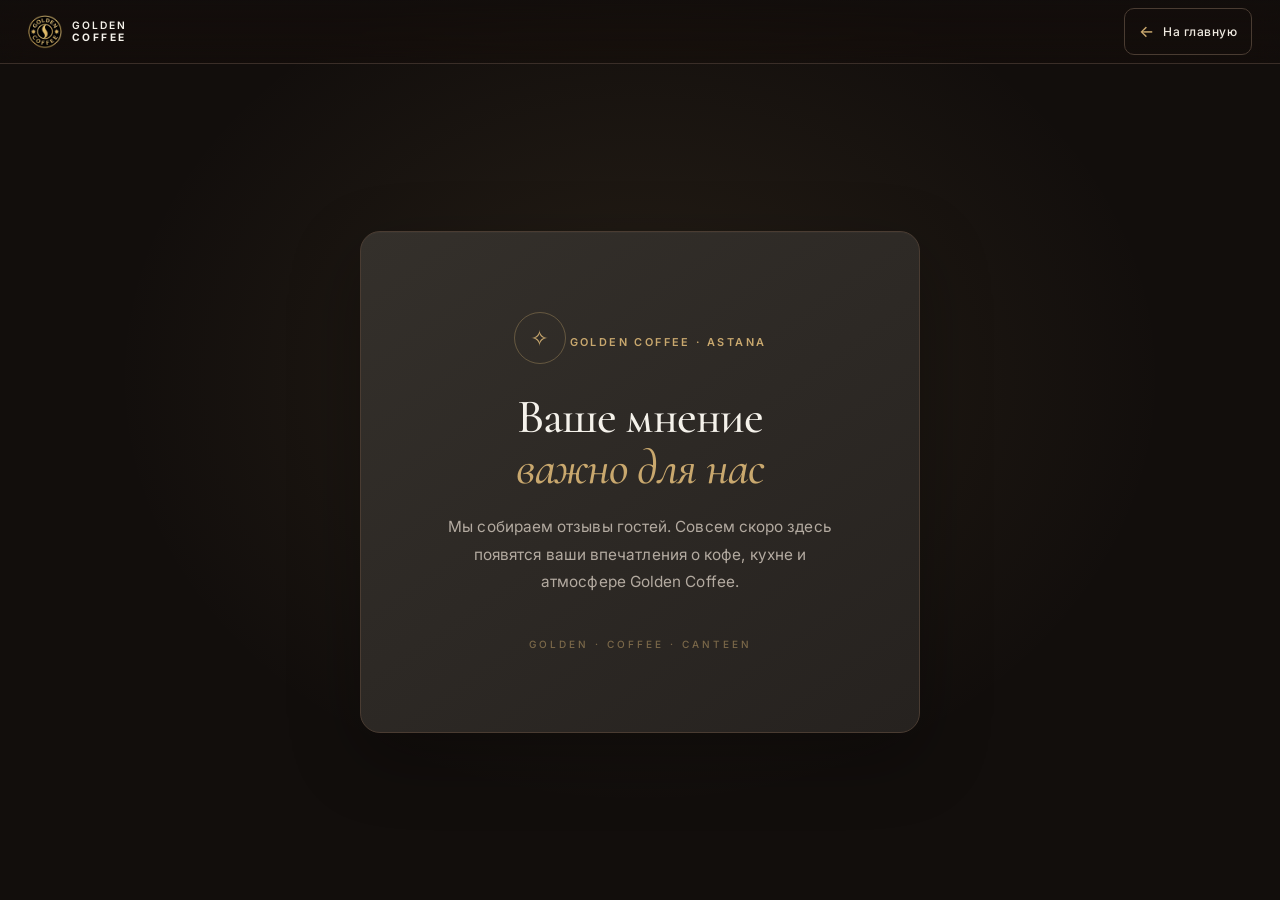
==== commit a7cbbd96: "Add files via upload" ====
--- a/reviews.html
+++ b/reviews.html
@@ -2,7 +2,7 @@
 <html lang="ru">
 <head>
   <meta charset="UTF-8">
-  <meta name="viewport" content="width=device-width, initial-scale=1">
+  <meta name="viewport" content="width=device-width, initial-scale=1.0, viewport-fit=cover">
   <meta name="theme-color" content="#120e0c">
   <title>Отзывы — Golden Coffee</title>
   <meta name="description" content="Отзывы гостей Golden Coffee — кофейни и кухни в Астане.">
@@ -11,7 +11,7 @@
   <link rel="preconnect" href="https://fonts.gstatic.com" crossorigin>
   <link rel="preload" as="style" href="https://fonts.googleapis.com/css2?family=Cormorant+Garamond:ital,wght@0,400;0,500;1,400;1,500&family=Inter:wght@400;500;600&display=swap">
   <link rel="stylesheet" href="https://fonts.googleapis.com/css2?family=Cormorant+Garamond:ital,wght@0,400;0,500;1,400;1,500&family=Inter:wght@400;500;600&display=swap" media="print" onload="this.media='all'">
-  <link rel="stylesheet" href="styles.css?v=2026">
+  <link rel="stylesheet" href="styles.css?v=14">
 </head>
 <body class="reviews-page">
   <header class="site-header" role="banner">
@@ -28,9 +28,8 @@
       <p class="eyebrow">GOLDEN COFFEE · ASTANA</p>
       <h1>Ваше мнение<br><em>важно для нас</em></h1>
       <p>Мы собираем отзывы гостей. Совсем скоро здесь появятся ваши впечатления о кофе, кухне и атмосфере Golden Coffee.</p>
-      <a class="button button-gold" href="index.html"><span>Вернуться на сайт</span><span class="arrow" aria-hidden="true">↗</span></a>
       <div class="reviews-decoration" aria-hidden="true">GOLDEN · COFFEE · CANTEEN</div>
     </div>
   </main>
 </body>
-</html>+</html>
--- a/styles.css
+++ b/styles.css
@@ -69,6 +69,16 @@
   text-size-adjust: 100%;
 }
 
+/* Mobile: keep document scrolling native and prevent overscroll/pinch scaling. */
+@media (max-width: 768px) {
+  html,
+  body {
+    scroll-behavior: auto;
+    overscroll-behavior-y: none;
+    touch-action: pan-x pan-y;
+  }
+}
+
 @media (prefers-reduced-motion: reduce) {
   html { scroll-behavior: auto; }
 }
@@ -77,7 +87,8 @@
   display: flex;
   flex-direction: column;
   min-height: 100vh;
-  min-height: 100dvh;
+  /* Keep the page's base geometry stable while Safari's browser chrome moves. */
+  min-height: 100svh;
   margin: 0;
   background: var(--bg-deep);
   color: var(--cream);
@@ -353,6 +364,17 @@
   transition: border-color 0.25s ease, background 0.25s ease, transform 0.25s ease;
 }
 
+.main-nav .instagram-nav-link {
+  gap: 12px;
+}
+
+.main-nav .instagram-nav-link img {
+  width: 20px;
+  height: 20px;
+  object-fit: contain;
+  filter: brightness(0) saturate(100%) invert(71%) sepia(24%) saturate(733%) hue-rotate(4deg) brightness(89%) contrast(85%);
+}
+
 .main-nav .instagram-link img {
   flex: 0 0 38px;
   width: 38px;
@@ -407,7 +429,9 @@
   position: relative;
   z-index: 1;
   min-height: 100vh;
-  min-height: 100dvh;
+  /* `dvh` changes as iOS Safari shows/hides its toolbar, making the hero jump.
+     Use the stable large viewport so the next section doesn't peek below it. */
+  min-height: 100lvh;
   display: flex;
   align-items: center;
   justify-content: center;
@@ -1032,27 +1056,54 @@
 /* ── Reviews Page ─────────────────────────────────────────────────────── */
 .reviews-page { background: var(--bg-deep); }
 
-.reviews-page .site-header { position: absolute; }
+.reviews-page .site-header {
+  position: absolute;
+  justify-content: space-between;
+  gap: var(--space-5);
+}
+
+.reviews-page .brand { flex: 0 1 auto; }
+
+.reviews-back {
+  display: inline-flex;
+  align-items: center;
+  justify-content: center;
+  gap: 9px;
+  flex: 0 0 auto;
+  padding: 10px 14px;
+  color: var(--cream-soft);
+  border: 1px solid var(--border-soft);
+  border-radius: var(--radius-sm);
+  font-size: 12px;
+  font-weight: 500;
+  letter-spacing: 0.04em;
+  transition: color 0.2s ease, border-color 0.2s ease, background 0.2s ease;
+}
+
+.reviews-back > span:first-child { color: var(--gold); font-size: 16px; }
+.reviews-back:hover { color: var(--gold-light); border-color: var(--gold-dim); background: rgba(201, 168, 110, 0.06); }
 
 .reviews-main {
   display: grid;
   place-items: center;
   min-height: 100vh;
-  min-height: 100dvh;
+  min-height: 100svh;
   padding: calc(var(--safe-top) + var(--header-h) + var(--space-10)) var(--space-6) var(--space-10);
   background:
-    radial-gradient(ellipse at center, rgba(201, 168, 110, 0.06), transparent 60%),
+    radial-gradient(ellipse at 50% 42%, rgba(201, 168, 110, 0.11), transparent 58%),
     var(--bg-deep);
 }
 
 .reviews-card {
+  position: relative;
   width: 100%;
   max-width: 560px;
   padding: var(--space-12) var(--space-8);
   text-align: center;
-  background: var(--surface);
-  border: 1px solid var(--border);
+  background: linear-gradient(145deg, #34302b, #26221f);
+  border: 1px solid var(--border-soft);
   border-radius: var(--radius-lg);
+  box-shadow: 0 24px 70px rgba(0, 0, 0, 0.3), inset 0 1px rgba(255, 255, 255, 0.025);
 }
 
 .reviews-star {
@@ -1128,6 +1179,7 @@
 
   .nav-close, .nav-divider, .menu-toggle { display: none; }
   .main-nav .instagram-link { display: none; }
+  .main-nav .instagram-nav-link { display: none; }
 
   .main-nav a {
     padding: 8px 0;
@@ -1286,6 +1338,10 @@
   .map-icon { width: 36px; height: 36px; }
 
   .reviews-card { padding: var(--space-8) var(--space-5); }
+  .reviews-page .site-header { padding: 0 14px; }
+  .reviews-page .brand { gap: 7px; font-size: 9px; }
+  .reviews-page .brand-icon { flex-basis: 30px; width: 30px; height: 30px; }
+  .reviews-back { gap: 6px; padding: 9px 10px; font-size: 11px; }
 }
 
 /* ── Reduced Motion ───────────────────────────────────────────────────── */
